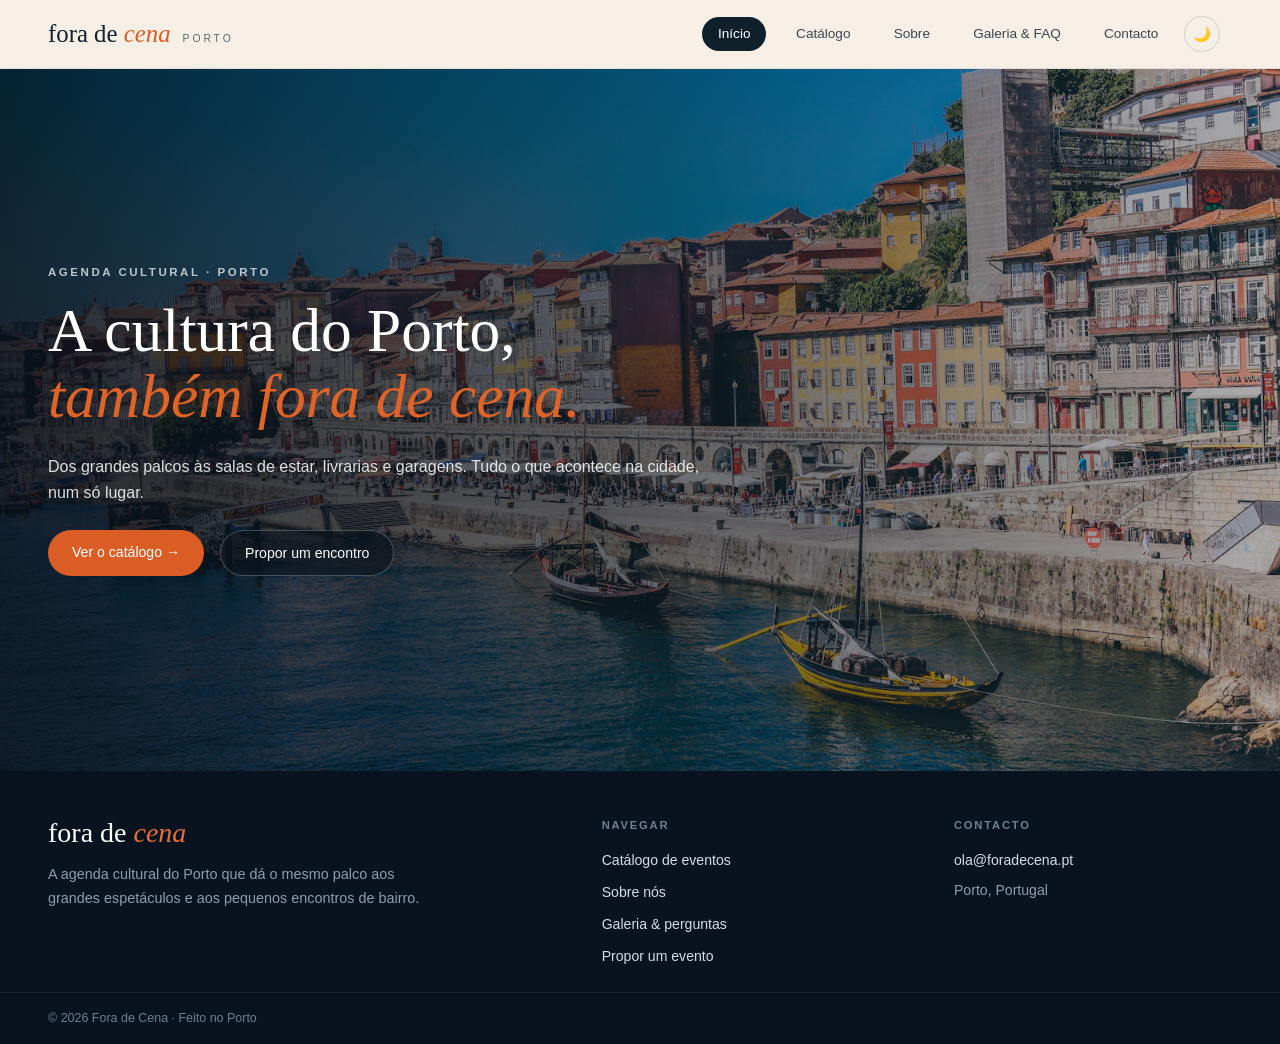
==== index.html @ fdefdf35 "Adiciona header, footer e imagens" ====
<!DOCTYPE html>
<html lang="PT-pt">
<head>
    <meta charset="UTF-8">
    <meta name="viewport" content="width=device-width, initial-scale=1.0">
    <title>Fora de Cena - Porto</title>
  <!--bootstrap-->  
  <link href="https://cdn.jsdelivr.net/npm/bootstrap@5.3.3/dist/css/bootstrap.min.css" rel="stylesheet">
  <!--CSS-->
  <link rel="stylesheet" href="css/style.css">
</head>

<body class="d-flex flex-column min-vh-100">

    <!-- header + menu sanduíche -->
  <header class="navbar navbar-expand-lg border-bottom py-3 sticky-top site-header">
    <div class="container-fluid px-3 px-md-4 px-lg-5">

      <!-- LOGO -->
    <a href="index.html" class="navbar-brand logo-marca d-inline-flex align-items-baseline gap-2 m-0">
    <span>fora de <span class="logo-cena">cena</span></span>
    <span class="logo-sub ms-1">PORTO</span>
    </a>

      <!-- sanduíche mobile -->
      <button class="navbar-toggler border-0 shadow-none" type="button" data-bs-toggle="collapse" data-bs-target="#menuSanduiche"
              aria-controls="menuSanduiche" aria-expanded="false" aria-label="Abrir menu">
        <span class="navbar-toggler-icon"></span>
      </button>

      <!-- links de navegação + botão dark mode -->
      <div class="collapse navbar-collapse justify-content-end" id="menuSanduiche">
        <ul class="navbar-nav list-unstyled align-items-lg-center gap-2 gap-lg-3 pt-3 pt-lg-0 mb-0">
        <li class="nav-item">
            <a class="nav-link nav-custom nav-pill active text-nowrap" href="index.html">Início</a>
        </li>
        <li class="nav-item">
            <a class="nav-link nav-custom text-nowrap" href="catalogue.html">Catálogo</a>
        </li>
        <li class="nav-item">
            <a class="nav-link nav-custom text-nowrap" href="about.html">Sobre</a>
        </li>
        <li class="nav-item">
            <a class="nav-link nav-custom text-nowrap" href="gallery-faq.html">Galeria &amp; FAQ</a>
        </li>
        <li class="nav-item">
            <a class="nav-link nav-custom text-nowrap" href="contact.html">Contacto</a>
        </li>
        <!--botão dark mode-->
        <li class="nav-item ms-lg-2 mt-2 mt-lg-0">
            <button id="toggleTheme" type="button" class="btn-theme-circle" aria-label="Alternar tema">
            🌙
            </button>
        </li>
        </ul>
      </div>

    </div>
  </header>

  <!-- conteudo inicial (hero) -->
  <main id="inicio" class="flex-grow-1">
    <section class="hero-section d-flex align-items-center">
      <div class="container-fluid px-3 px-md-4 px-lg-5 py-5">
        <div class="hero-content" style="max-width: 680px;">
          <p class="hero-kicker mb-3">AGENDA CULTURAL · PORTO</p>
          <h1 class="hero-title mb-4">
            A cultura do Porto,<br>
            <span class="hero-title-accent">também fora de cena.</span>
          </h1>
          <p class="hero-subtitle mb-4">
            Dos grandes palcos às salas de estar, livrarias e garagens. Tudo o que acontece na cidade, num só lugar.
          </p>
          <div class="d-flex flex-wrap gap-3">
            <a href="#catalogo" class="btn btn-cta-orange">Ver o catálogo &rarr;</a>
            <a href="#propor" class="btn btn-cta-outline">Propor um encontro</a>
          </div>
        </div>
      </div>
    </section>
  </main>

  <!-- footer -->
  <footer class="site-footer mt-auto">
    <div class="container-fluid px-3 px-md-4 px-lg-5 pt-5 pb-4">
      <div class="row gy-4 justify-content-between">

        <!-- Coluna 1: Marca e descrição -->
        <div class="col-12 col-lg-5">
          <div class="logo-marca footer-logo d-inline-flex align-items-baseline gap-2 mb-3">
            <span>fora de <span class="logo-cena">cena</span></span>
          </div>
          <p class="footer-desc mb-0" style="max-width: 380px;">
            A agenda cultural do Porto que dá o mesmo palco aos grandes espetáculos e aos pequenos encontros de bairro.
          </p>
        </div>

        <!-- Coluna 2: Navegar -->
        <div class="col-6 col-md-4 col-lg-3">
        <h6 class="footer-heading mb-3">NAVEGAR</h6>
        <ul class="list-unstyled d-flex flex-column gap-2 mb-0">
        <li><a href="catalogo.html" class="footer-link">Catálogo de eventos</a></li>
        <li><a href="sobre.html" class="footer-link">Sobre nós</a></li>
        <li><a href="galeria-faq.html" class="footer-link">Galeria &amp; perguntas</a></li>
        <li><a href="propor.html" class="footer-link">Propor um evento</a></li>
        </ul>
        </div>

        <!-- Coluna 3: Contacto -->
        <div class="col-6 col-md-4 col-lg-3">
          <h6 class="footer-heading mb-3">CONTACTO</h6>
          <ul class="list-unstyled d-flex flex-column gap-2 mb-0">
            <li><a href="mailto:ola@foradecena.pt" class="footer-link">ola@foradecena.pt</a></li>
            <li class="footer-text-muted">Porto, Portugal</li>
          </ul>
        </div>

      </div>
    </div>

    <!-- Barra inferior do footer -->
    <div class="footer-bottom">
      <div class="container-fluid px-3 px-md-4 px-lg-5 py-3">
        <p class="footer-copy mb-0">&copy; 2026 Fora de Cena &middot; Feito no Porto</p>
      </div>
    </div>
  </footer>

 
  <script src="https://cdn.jsdelivr.net/npm/bootstrap@5.3.3/dist/js/bootstrap.bundle.min.js"></script>

  <!-- Script do Dark / Light Mode -->
  <script>
    const htmlEl = document.documentElement;
    const btn = document.getElementById('toggleTheme');

    const savedTheme = localStorage.getItem('theme') || 'light';
    htmlEl.setAttribute('data-bs-theme', savedTheme);
    btn.textContent = savedTheme === 'dark' ? '☀️' : '🌙';

    btn.addEventListener('click', () => {
      const currentTheme = htmlEl.getAttribute('data-bs-theme');
      const nextTheme = currentTheme === 'dark' ? 'light' : 'dark';
      htmlEl.setAttribute('data-bs-theme', nextTheme);
      localStorage.setItem('theme', nextTheme);
      btn.textContent = nextTheme === 'dark' ? '☀️' : '🌙';
    });
  </script>

</body>
</html>
---- css/style.css ----
/*Início (index.html)*/
body {
  font-family: 'Montserrat', sans-serif;
  background-color: #f6efe6;
  color: #11202c;
  transition: background-color 0.25s ease, color 0.25s ease;
}

.logo-marca {
  font-family: 'Playfair Display', Georgia, serif;
  font-size: 1.55rem;
  font-weight: 500;
  line-height: 1;
  color: #11202c;
  text-decoration: none;
}

.logo-cena {
  font-style: italic;
  color: #d95d24;
  font-weight: 500;
}

.logo-sub {
  font-family: 'Montserrat', sans-serif;
  font-size: 0.65rem;
  font-weight: 500;
  letter-spacing: 0.28em;
  text-transform: uppercase;
  color: #5a6772;
}

/* header */
.site-header {
  background-color: #f6efe6;
  border-color: rgba(17, 32, 44, 0.08) !important;
}

.navbar-nav,
.navbar-nav .nav-item {
  list-style: none;
}

.nav-custom {
  color: #3a4650;
  font-size: 0.85rem;
  font-weight: 500;
  padding: 0.45rem 0.85rem !important;
  border-radius: 999px;
  white-space: nowrap;
  transition: color 0.2s ease, background-color 0.2s ease;
}

.nav-custom:hover {
  color: #d95d24;
}

.nav-pill.active,
.nav-custom.active {
  background-color: #10202b !important;
  color: #ffffff !important;
  border-radius: 999px;
  padding: 0.45rem 1rem !important;
}

/* Botão Dark Mode circular */
.btn-theme-circle {
  width: 36px;
  height: 36px;
  border-radius: 50%;
  border: 1px solid rgba(17, 32, 44, 0.16);
  background-color: transparent;
  color: #11202c;
  display: inline-flex;
  align-items: center;
  justify-content: center;
  font-size: 0.9rem;
  line-height: 1;
  padding: 0;
  cursor: pointer;
  transition: background-color 0.2s ease, border-color 0.2s ease, transform 0.15s ease;
}

.btn-theme-circle:hover {
  background-color: rgba(17, 32, 44, 0.06);
  border-color: rgba(17, 32, 44, 0.3);
}

@media (min-width: 992px) {
  .btn-theme-circle {
    transform: translateX(-12px);
  }

  .btn-theme-circle:active {
    transform: translateX(-12px) scale(0.96);
  }
}

/* hero/img */
.hero-section {
  min-height: 78vh;
  position: relative;
  color: #ffffff;
  /* Se o style.css estiver dentro de uma pasta 'css/', altere para url('../img/porto.inicio.avif') */
  background:
    linear-gradient(
      90deg,
      rgba(6, 12, 20, 0.86) 0%,
      rgba(6, 12, 20, 0.56) 52%,
      rgba(6, 12, 20, 0.25) 100%
    ),
    url('/img/porto.inicio.avif') center center / cover no-repeat;
}

.hero-kicker {
  font-size: 0.72rem;
  font-weight: 600;
  letter-spacing: 0.22em;
  text-transform: uppercase;
  color: rgba(255, 255, 255, 0.72);
}

.hero-title {
  font-family: 'Playfair Display', Georgia, serif;
  font-size: clamp(2.4rem, 4.8vw, 4rem);
  font-weight: 500;
  line-height: 1.08;
  color: #ffffff;
}

.hero-title-accent {
  font-style: italic;
  color: #e06328;
}

.hero-subtitle {
  font-size: 1rem;
  line-height: 1.65;
  color: rgba(255, 255, 255, 0.85) !important;
}

.btn-cta-orange {
  background-color: #d95d24;
  color: #ffffff !important;
  border: none;
  border-radius: 999px;
  padding: 0.72rem 1.5rem;
  font-size: 0.88rem;
  font-weight: 500;
  text-decoration: none;
}

.btn-cta-orange:hover {
  background-color: #c24f1a;
  color: #ffffff !important;
}

.btn-cta-outline {
  background-color: rgba(12, 20, 30, 0.65);
  color: #ffffff !important;
  border: 1px solid rgba(255, 255, 255, 0.24);
  border-radius: 999px;
  padding: 0.72rem 1.5rem;
  font-size: 0.88rem;
  font-weight: 500;
  text-decoration: none;
}

.btn-cta-outline:hover {
  background-color: rgba(255, 255, 255, 0.12);
  color: #ffffff !important;
  border-color: rgba(255, 255, 255, 0.45);
}

/* Botão Dark Mode circular */
.btn-theme-circle {
  width: 36px;
  height: 36px;
  border-radius: 50%;
  border: 1px solid rgba(17, 32, 44, 0.16);
  background-color: transparent;
  color: #11202c;
  display: inline-flex;
  align-items: center;
  justify-content: center;
  font-size: 0.9rem;
  line-height: 1;
  padding: 0;
  cursor: pointer;
  transition: background-color 0.2s ease, border-color 0.2s ease, transform 0.15s ease;
}

.btn-theme-circle:hover {
  background-color: rgba(17, 32, 44, 0.06);
  border-color: rgba(17, 32, 44, 0.3);
}

@media (min-width: 992px) {
  .btn-theme-circle {
    transform: translateX(-12px);
  }

  .btn-theme-circle:active {
    transform: translateX(-12px) scale(0.96);
  }
}


/* DARK MODE */
[data-bs-theme="dark"] body {
  background-color: #0b131e;
  color: #f3efe8;
}

[data-bs-theme="dark"] .site-header {
  background-color: #0b131e;
  border-color: rgba(255, 255, 255, 0.08) !important;
}

[data-bs-theme="dark"] .logo-marca {
  color: #f3efe8;
}

[data-bs-theme="dark"] .logo-cena {
  color: #e86f38;
}

[data-bs-theme="dark"] .logo-sub {
  color: #9aa8b6;
}

[data-bs-theme="dark"] .nav-custom {
  color: #c5d0da;
}

[data-bs-theme="dark"] .nav-custom:hover {
  color: #e86f38;
}

[data-bs-theme="dark"] .nav-pill.active,
[data-bs-theme="dark"] .nav-custom.active {
  background-color: #e86f38 !important;
  color: #ffffff !important;
}

[data-bs-theme="dark"] .btn-theme-circle {
  border-color: rgba(255, 255, 255, 0.18);
  color: #f3efe8;
}

[data-bs-theme="dark"] .btn-theme-circle:hover {
  background-color: rgba(255, 255, 255, 0.08);
  border-color: rgba(255, 255, 255, 0.35);
}

/*  FOOTER */
footer.site-footer,
footer.site-footer[data-bs-theme],
[data-bs-theme="dark"] footer.site-footer,
[data-bs-theme="light"] footer.site-footer {
  background-color: #091320 !important;
  color: #e6ecf2 !important;
}

footer.site-footer .logo-marca,
footer.site-footer .footer-logo {
  color: #ffffff !important;
  font-size: 1.75rem;
}

footer.site-footer .logo-cena {
  color: #e86f38 !important;
}

footer.site-footer .footer-desc {
  color: #8f9ead !important;
  font-size: 0.9rem;
  line-height: 1.65;
}

footer.site-footer .footer-heading {
  color: #6f8091 !important;
  font-size: 0.7rem;
  font-weight: 600;
  letter-spacing: 0.16em;
  text-transform: uppercase;
}

footer.site-footer a,
footer.site-footer .footer-link {
  color: #d5dde5 !important;
  text-decoration: none !important;
  font-size: 0.88rem;
  transition: color 0.2s ease;
}

footer.site-footer a:hover,
footer.site-footer .footer-link:hover {
  color: #e86f38 !important;
  text-decoration: none !important;
}

footer.site-footer .footer-text-muted {
  color: #8f9ead !important;
  font-size: 0.88rem;
}

footer.site-footer .footer-bottom {
  border-top: 1px solid rgba(255, 255, 255, 0.08) !important;
}

footer.site-footer .footer-copy {
  color: #6f8091 !important;
  font-size: 0.78rem;
}
/* Pílula escura no item ativo (tema claro) */
.navbar-nav .nav-link.nav-pill.active,
.navbar-nav .nav-link.nav-custom.active {
  background-color: #10202b !important;
  color: #ffffff !important;
  border-radius: 999px;
  padding: 0.45rem 1rem !important;
}

/* Ajuste quando o Dark Mode estiver ativo */
[data-bs-theme="dark"] .navbar-nav .nav-link.nav-pill.active,
[data-bs-theme="dark"] .navbar-nav .nav-link.nav-custom.active {
  background-color: #e86f38 !important;
  color: #ffffff !important;
}
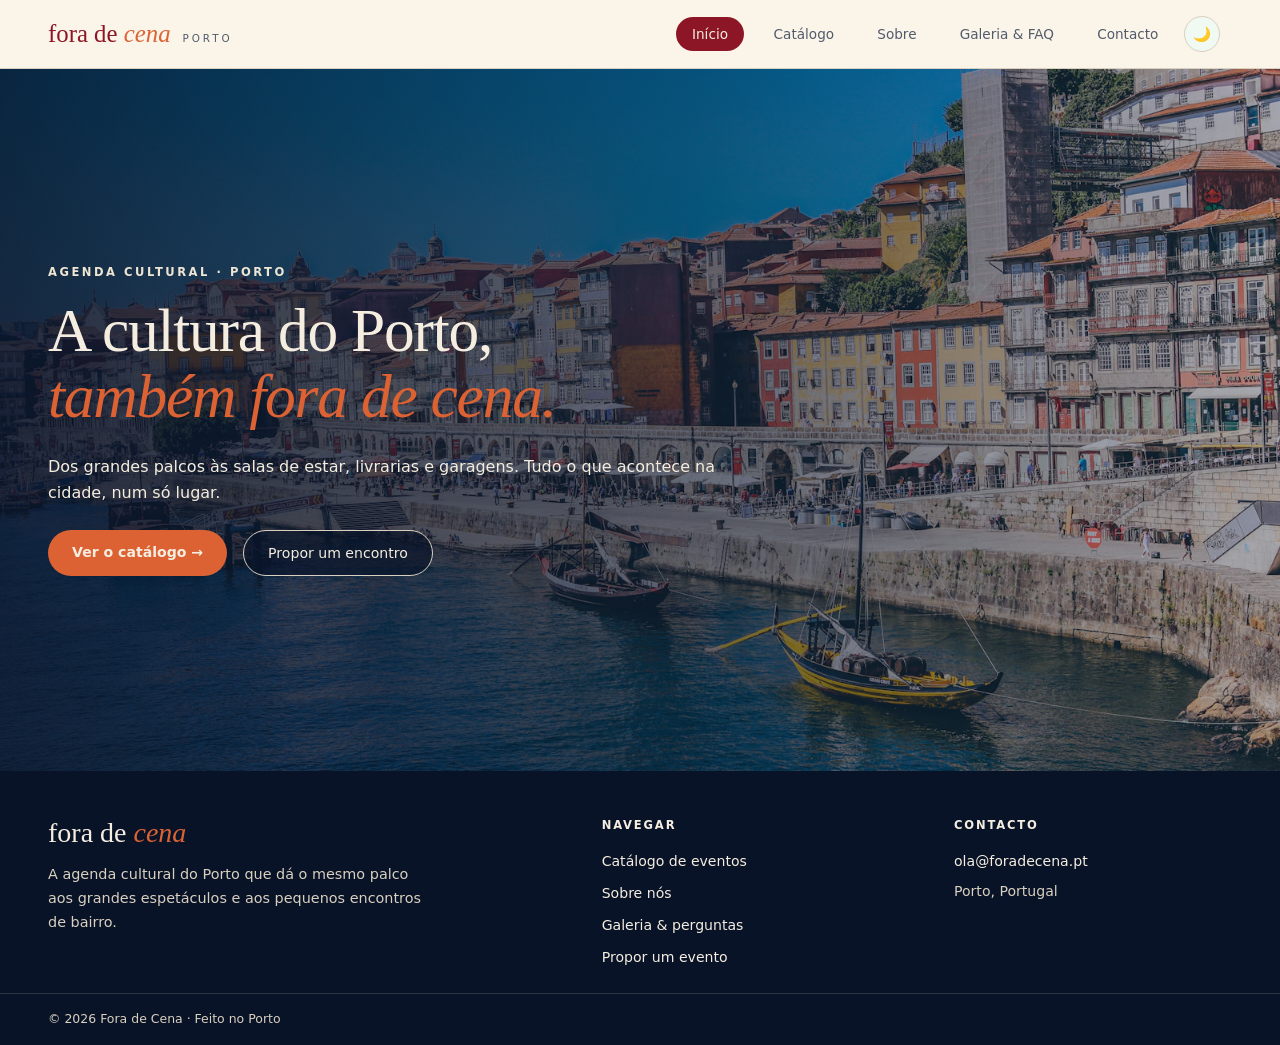
==== commit ab7ef307: "Atualiza os ficheiros e o CSS global" ====
--- a/index.html
+++ b/index.html
@@ -6,8 +6,10 @@
     <title>Fora de Cena - Porto</title>
   <!--bootstrap-->  
   <link href="https://cdn.jsdelivr.net/npm/bootstrap@5.3.3/dist/css/bootstrap.min.css" rel="stylesheet">
-  <!--CSS-->
+  <!--CSS geral (header e footer)-->
   <link rel="stylesheet" href="css/style.css">
+  <!--CSS da sua página-->
+  <link rel="stylesheet" href="css/index.css">
 </head>
 
 <body class="d-flex flex-column min-vh-100">
--- a/css/style.css
+++ b/css/style.css
@@ -1,330 +1,231 @@
-/*Início (index.html)*/
+/* VARIÁVEIS DO GUIA DE ESTILO */
+:root {
+ --papel: #FAF4E9; /*fundo geral de todas as páginas*/
+ --cartao: #F0FAF3; /*fundo de cartões de eventos, formulários e calendário*/
+ --areia: #EFE5D3; /*é um tom de apoio claro, útil para fundos secundários suaves*/
+ --linha: #D9D0BF; /*define a cor de vivisórias, bordas de campos e tabelas*/
+ --tinta: #8D1626; /*texto principal e botões ativos*/
+ --texto-suave: #525B6C; /*cor de legendas, datas e rótulos secundários*/
+ --noite: #091328; /*rodapé, faixas escuras de texto sobre o fundo claro*/
+ --texto-claro: #F5EEE0;
+ --azulejo: #1C47A6; /*cor de destaque princiapl de badges e links*/
+ --terracota: #DC6234; /*botões principal 'Fora de Cena', itálicos e destaques*/
+ --verde: #14764A; /*etiqueta/badge de evento 'Gratuito'*/
+ --erro: #D02C2A; /*mensagens ou estados de erros*/
+ --font-titulos: "Fraunces", Georgia, serif; /*família tipográfica definida para cabeçalhos*/
+ --font-texto: "Archivo", system-ui, sans-serif; /*parágrafos, botões e formulários*/
+ --raio: 16px;
+ --sombra: 0 18px 40px -28px rgba(9, 19, 40, 0.55);
+}
+
+/*  TIPOGRAFIA & BASE GLOBAL*/
 body {
-  font-family: 'Montserrat', sans-serif;
-  background-color: #f6efe6;
-  color: #11202c;
-  transition: background-color 0.25s ease, color 0.25s ease;
+ font-family: var(--font-texto);
+ background-color: var(--papel);
+ color: var(--tinta);
+ transition: background-color 0.25s ease, color 0.25s ease;
+}
+
+h1, h2, h3 {
+ font-family: var(--font-titulos);
+ letter-spacing: -0.02em;
+}
+
+/*  HEADER & NAVEGAÇÃO GLOBAL */
+.site-header {
+ background-color: var(--papel);
+ border-color: var(--linha) !important;
 }
 
 .logo-marca {
-  font-family: 'Playfair Display', Georgia, serif;
-  font-size: 1.55rem;
-  font-weight: 500;
-  line-height: 1;
-  color: #11202c;
-  text-decoration: none;
+ font-family: var(--font-titulos);
+ font-size: 1.55rem;
+ font-weight: 500;
+ line-height: 1;
+ color: var(--tinta);
+ text-decoration: none;
 }
 
 .logo-cena {
-  font-style: italic;
-  color: #d95d24;
-  font-weight: 500;
+ font-style: italic;
+ color: var(--terracota);
+ font-weight: 500;
 }
 
 .logo-sub {
-  font-family: 'Montserrat', sans-serif;
-  font-size: 0.65rem;
-  font-weight: 500;
-  letter-spacing: 0.28em;
-  text-transform: uppercase;
-  color: #5a6772;
-}
-
-/* header */
-.site-header {
-  background-color: #f6efe6;
-  border-color: rgba(17, 32, 44, 0.08) !important;
+ font-family: var(--font-texto);
+ font-size: 0.65rem;
+ font-weight: 500;
+ letter-spacing: 0.28em;
+ text-transform: uppercase;
+ color: var(--texto-suave);
 }
 
 .navbar-nav,
 .navbar-nav .nav-item {
-  list-style: none;
+ list-style: none;
 }
 
 .nav-custom {
-  color: #3a4650;
-  font-size: 0.85rem;
-  font-weight: 500;
-  padding: 0.45rem 0.85rem !important;
-  border-radius: 999px;
-  white-space: nowrap;
-  transition: color 0.2s ease, background-color 0.2s ease;
+ color: var(--texto-suave);
+ font-size: 0.85rem;
+ font-weight: 500;
+ padding: 0.45rem 0.85rem !important;
+ border-radius: 999px;
+ white-space: nowrap;
+ transition: color 0.2s ease, background-color 0.2s ease;
 }
 
 .nav-custom:hover {
-  color: #d95d24;
+ color: var(--azulejo);
 }
 
 .nav-pill.active,
 .nav-custom.active {
-  background-color: #10202b !important;
-  color: #ffffff !important;
-  border-radius: 999px;
-  padding: 0.45rem 1rem !important;
-}
-
-/* Botão Dark Mode circular */
+ background-color: var(--tinta) !important;
+ color: var(--texto-claro) !important;
+ border-radius: 999px;
+ padding: 0.45rem 1rem !important;
+}
+
+/* Botão alternador de tema */
 .btn-theme-circle {
-  width: 36px;
-  height: 36px;
-  border-radius: 50%;
-  border: 1px solid rgba(17, 32, 44, 0.16);
-  background-color: transparent;
-  color: #11202c;
-  display: inline-flex;
-  align-items: center;
-  justify-content: center;
-  font-size: 0.9rem;
-  line-height: 1;
-  padding: 0;
-  cursor: pointer;
-  transition: background-color 0.2s ease, border-color 0.2s ease, transform 0.15s ease;
+ width: 36px;
+ height: 36px;
+ border-radius: 999px;
+ border: 1px solid var(--linha);
+ background-color: var(--cartao);
+ color: var(--tinta);
+ display: inline-flex;
+ align-items: center;
+ justify-content: center;
+ font-size: 0.9rem;
+ line-height: 1;
+ padding: 0;
+ cursor: pointer;
+ transition: background-color 0.2s ease, border-color 0.2s ease, transform 0.15s ease;
 }
 
 .btn-theme-circle:hover {
-  background-color: rgba(17, 32, 44, 0.06);
-  border-color: rgba(17, 32, 44, 0.3);
-}
-
+ background-color: var(--areia);
+ border-color: var(--tinta);
+}
 @media (min-width: 992px) {
-  .btn-theme-circle {
-    transform: translateX(-12px);
-  }
-
-  .btn-theme-circle:active {
-    transform: translateX(-12px) scale(0.96);
-  }
-}
-
-/* hero/img */
-.hero-section {
-  min-height: 78vh;
-  position: relative;
-  color: #ffffff;
-  /* Se o style.css estiver dentro de uma pasta 'css/', altere para url('../img/porto.inicio.avif') */
-  background:
-    linear-gradient(
-      90deg,
-      rgba(6, 12, 20, 0.86) 0%,
-      rgba(6, 12, 20, 0.56) 52%,
-      rgba(6, 12, 20, 0.25) 100%
-    ),
-    url('/img/porto.inicio.avif') center center / cover no-repeat;
-}
-
-.hero-kicker {
-  font-size: 0.72rem;
-  font-weight: 600;
-  letter-spacing: 0.22em;
-  text-transform: uppercase;
-  color: rgba(255, 255, 255, 0.72);
-}
-
-.hero-title {
-  font-family: 'Playfair Display', Georgia, serif;
-  font-size: clamp(2.4rem, 4.8vw, 4rem);
-  font-weight: 500;
-  line-height: 1.08;
-  color: #ffffff;
-}
-
-.hero-title-accent {
-  font-style: italic;
-  color: #e06328;
-}
-
-.hero-subtitle {
-  font-size: 1rem;
-  line-height: 1.65;
-  color: rgba(255, 255, 255, 0.85) !important;
-}
-
-.btn-cta-orange {
-  background-color: #d95d24;
-  color: #ffffff !important;
-  border: none;
-  border-radius: 999px;
-  padding: 0.72rem 1.5rem;
-  font-size: 0.88rem;
-  font-weight: 500;
-  text-decoration: none;
-}
-
-.btn-cta-orange:hover {
-  background-color: #c24f1a;
-  color: #ffffff !important;
-}
-
-.btn-cta-outline {
-  background-color: rgba(12, 20, 30, 0.65);
-  color: #ffffff !important;
-  border: 1px solid rgba(255, 255, 255, 0.24);
-  border-radius: 999px;
-  padding: 0.72rem 1.5rem;
-  font-size: 0.88rem;
-  font-weight: 500;
-  text-decoration: none;
-}
-
-.btn-cta-outline:hover {
-  background-color: rgba(255, 255, 255, 0.12);
-  color: #ffffff !important;
-  border-color: rgba(255, 255, 255, 0.45);
-}
-
-/* Botão Dark Mode circular */
-.btn-theme-circle {
-  width: 36px;
-  height: 36px;
-  border-radius: 50%;
-  border: 1px solid rgba(17, 32, 44, 0.16);
-  background-color: transparent;
-  color: #11202c;
-  display: inline-flex;
-  align-items: center;
-  justify-content: center;
-  font-size: 0.9rem;
-  line-height: 1;
-  padding: 0;
-  cursor: pointer;
-  transition: background-color 0.2s ease, border-color 0.2s ease, transform 0.15s ease;
-}
-
-.btn-theme-circle:hover {
-  background-color: rgba(17, 32, 44, 0.06);
-  border-color: rgba(17, 32, 44, 0.3);
-}
-
-@media (min-width: 992px) {
-  .btn-theme-circle {
-    transform: translateX(-12px);
-  }
-
-  .btn-theme-circle:active {
-    transform: translateX(-12px) scale(0.96);
-  }
-}
-
+ .btn-theme-circle {
+   transform: translateX(-12px);
+ }
+ .btn-theme-circle:active {
+   transform: translateX(-12px) scale(0.96);
+ }
+}
 
 /* DARK MODE */
 [data-bs-theme="dark"] body {
-  background-color: #0b131e;
-  color: #f3efe8;
+ background-color: var(--noite);
+ color: var(--texto-claro);
 }
 
 [data-bs-theme="dark"] .site-header {
-  background-color: #0b131e;
-  border-color: rgba(255, 255, 255, 0.08) !important;
+ background-color: var(--noite);
+ border-color: rgba(245, 238, 224, 0.12) !important;
 }
 
 [data-bs-theme="dark"] .logo-marca {
-  color: #f3efe8;
+ color: var(--texto-claro);
 }
 
 [data-bs-theme="dark"] .logo-cena {
-  color: #e86f38;
+ color: var(--terracota);
 }
 
 [data-bs-theme="dark"] .logo-sub {
-  color: #9aa8b6;
+ color: var(--linha);
 }
 
 [data-bs-theme="dark"] .nav-custom {
-  color: #c5d0da;
+ color: var(--texto-claro);
 }
 
 [data-bs-theme="dark"] .nav-custom:hover {
-  color: #e86f38;
+ color: var(--terracota);
 }
 
 [data-bs-theme="dark"] .nav-pill.active,
 [data-bs-theme="dark"] .nav-custom.active {
-  background-color: #e86f38 !important;
-  color: #ffffff !important;
+ background-color: var(--terracota) !important;
+ color: var(--texto-claro) !important;
 }
 
 [data-bs-theme="dark"] .btn-theme-circle {
-  border-color: rgba(255, 255, 255, 0.18);
-  color: #f3efe8;
+ border-color: rgba(245, 238, 224, 0.22);
+ background-color: transparent;
+ color: var(--texto-claro);
 }
 
 [data-bs-theme="dark"] .btn-theme-circle:hover {
-  background-color: rgba(255, 255, 255, 0.08);
-  border-color: rgba(255, 255, 255, 0.35);
-}
-
-/*  FOOTER */
+ background-color: rgba(245, 238, 224, 0.08);
+ border-color: var(--texto-claro);
+}
+
+/* FOOTER GLOBAL */
 footer.site-footer,
 footer.site-footer[data-bs-theme],
 [data-bs-theme="dark"] footer.site-footer,
 [data-bs-theme="light"] footer.site-footer {
-  background-color: #091320 !important;
-  color: #e6ecf2 !important;
+ background-color: var(--noite) !important;
+ color: var(--texto-claro) !important;
 }
 
 footer.site-footer .logo-marca,
 footer.site-footer .footer-logo {
-  color: #ffffff !important;
-  font-size: 1.75rem;
+ color: var(--texto-claro) !important;
+ font-size: 1.75rem;
 }
 
 footer.site-footer .logo-cena {
-  color: #e86f38 !important;
+ color: var(--terracota) !important;
 }
 
 footer.site-footer .footer-desc {
-  color: #8f9ead !important;
-  font-size: 0.9rem;
-  line-height: 1.65;
+ color: var(--linha) !important;
+ font-size: 0.9rem;
+ line-height: 1.65;
+ max-width: 380px;
 }
 
 footer.site-footer .footer-heading {
-  color: #6f8091 !important;
-  font-size: 0.7rem;
-  font-weight: 600;
-  letter-spacing: 0.16em;
-  text-transform: uppercase;
+ color: var(--texto-claro) !important;
+ font-family: var(--font-texto);
+ font-size: 0.72rem;
+ font-weight: 700;
+ letter-spacing: 0.16em;
+ text-transform: uppercase;
 }
 
 footer.site-footer a,
 footer.site-footer .footer-link {
-  color: #d5dde5 !important;
-  text-decoration: none !important;
-  font-size: 0.88rem;
-  transition: color 0.2s ease;
+ color: var(--texto-claro) !important;
+ text-decoration: none !important;
+ font-size: 0.88rem;
+ transition: color 0.2s ease;
 }
 
 footer.site-footer a:hover,
 footer.site-footer .footer-link:hover {
-  color: #e86f38 !important;
-  text-decoration: none !important;
+ color: var(--terracota) !important;
+ text-decoration: none !important;
 }
 
 footer.site-footer .footer-text-muted {
-  color: #8f9ead !important;
-  font-size: 0.88rem;
+ color: var(--linha) !important;
+ font-size: 0.88rem;
 }
 
 footer.site-footer .footer-bottom {
-  border-top: 1px solid rgba(255, 255, 255, 0.08) !important;
+ border-top: 1px solid rgba(245, 238, 224, 0.14) !important;
 }
 
 footer.site-footer .footer-copy {
-  color: #6f8091 !important;
-  font-size: 0.78rem;
-}
-/* Pílula escura no item ativo (tema claro) */
-.navbar-nav .nav-link.nav-pill.active,
-.navbar-nav .nav-link.nav-custom.active {
-  background-color: #10202b !important;
-  color: #ffffff !important;
-  border-radius: 999px;
-  padding: 0.45rem 1rem !important;
-}
-
-/* Ajuste quando o Dark Mode estiver ativo */
-[data-bs-theme="dark"] .navbar-nav .nav-link.nav-pill.active,
-[data-bs-theme="dark"] .navbar-nav .nav-link.nav-custom.active {
-  background-color: #e86f38 !important;
-  color: #ffffff !important;
+ color: var(--linha) !important;
+ font-size: 0.78rem;
 }
--- a/css/index.css
+++ b/css/index.css
@@ -0,0 +1,84 @@
+/* página inicial */
+.hero-section {
+  min-height: 78vh;
+  position: relative;
+  color: var(--texto-claro);
+  background:
+    linear-gradient(
+      90deg,
+      rgba(9, 19, 40, 0.88) 0%,
+      rgba(9, 19, 40, 0.58) 55%,
+      rgba(9, 19, 40, 0.28) 100%
+    ),
+    url('/img/porto.inicio.avif') center center / cover no-repeat;
+}
+
+.hero-content {
+  max-width: 680px;
+}
+
+.hero-kicker {
+  font-family: var(--font-texto);
+  font-size: 0.72rem;
+  font-weight: 700;
+  letter-spacing: 0.22em;
+  text-transform: uppercase;
+  color: var(--areia);
+}
+
+.hero-title {
+  font-family: var(--font-titulos);
+  font-size: clamp(2.4rem, 4.8vw, 4rem);
+  font-weight: 500;
+  line-height: 1.08;
+  color: var(--texto-claro);
+}
+
+.hero-title-accent {
+  font-style: italic;
+  color: var(--terracota);
+}
+
+.hero-subtitle {
+  font-family: var(--font-texto);
+  font-size: 1rem;
+  line-height: 1.65;
+  color: var(--texto-claro) !important;
+}
+
+.btn-cta-orange {
+  background-color: var(--terracota);
+  color: var(--texto-claro) !important;
+  border: none;
+  border-radius: 999px;
+  padding: 0.72rem 1.5rem;
+  font-family: var(--font-texto);
+  font-size: 0.88rem;
+  font-weight: 700;
+  text-decoration: none;
+  box-shadow: var(--sombra);
+}
+
+.btn-cta-orange:hover {
+  background-color: var(--tinta);
+  color: var(--texto-claro) !important;
+}
+
+.btn-cta-outline {
+  background-color: rgba(9, 19, 40, 0.65);
+  color: var(--texto-claro) !important;
+  border: 1px solid var(--linha);
+  border-radius: 999px;
+  padding: 0.72rem 1.5rem;
+  font-family: var(--font-texto);
+  font-size: 0.88rem;
+  font-weight: 500;
+  text-decoration: none;
+}
+
+.btn-cta-outline:hover {
+  background-color: var(--azulejo);
+  color: var(--texto-claro) !important;
+  border-color: var(--azulejo);
+}
+ 
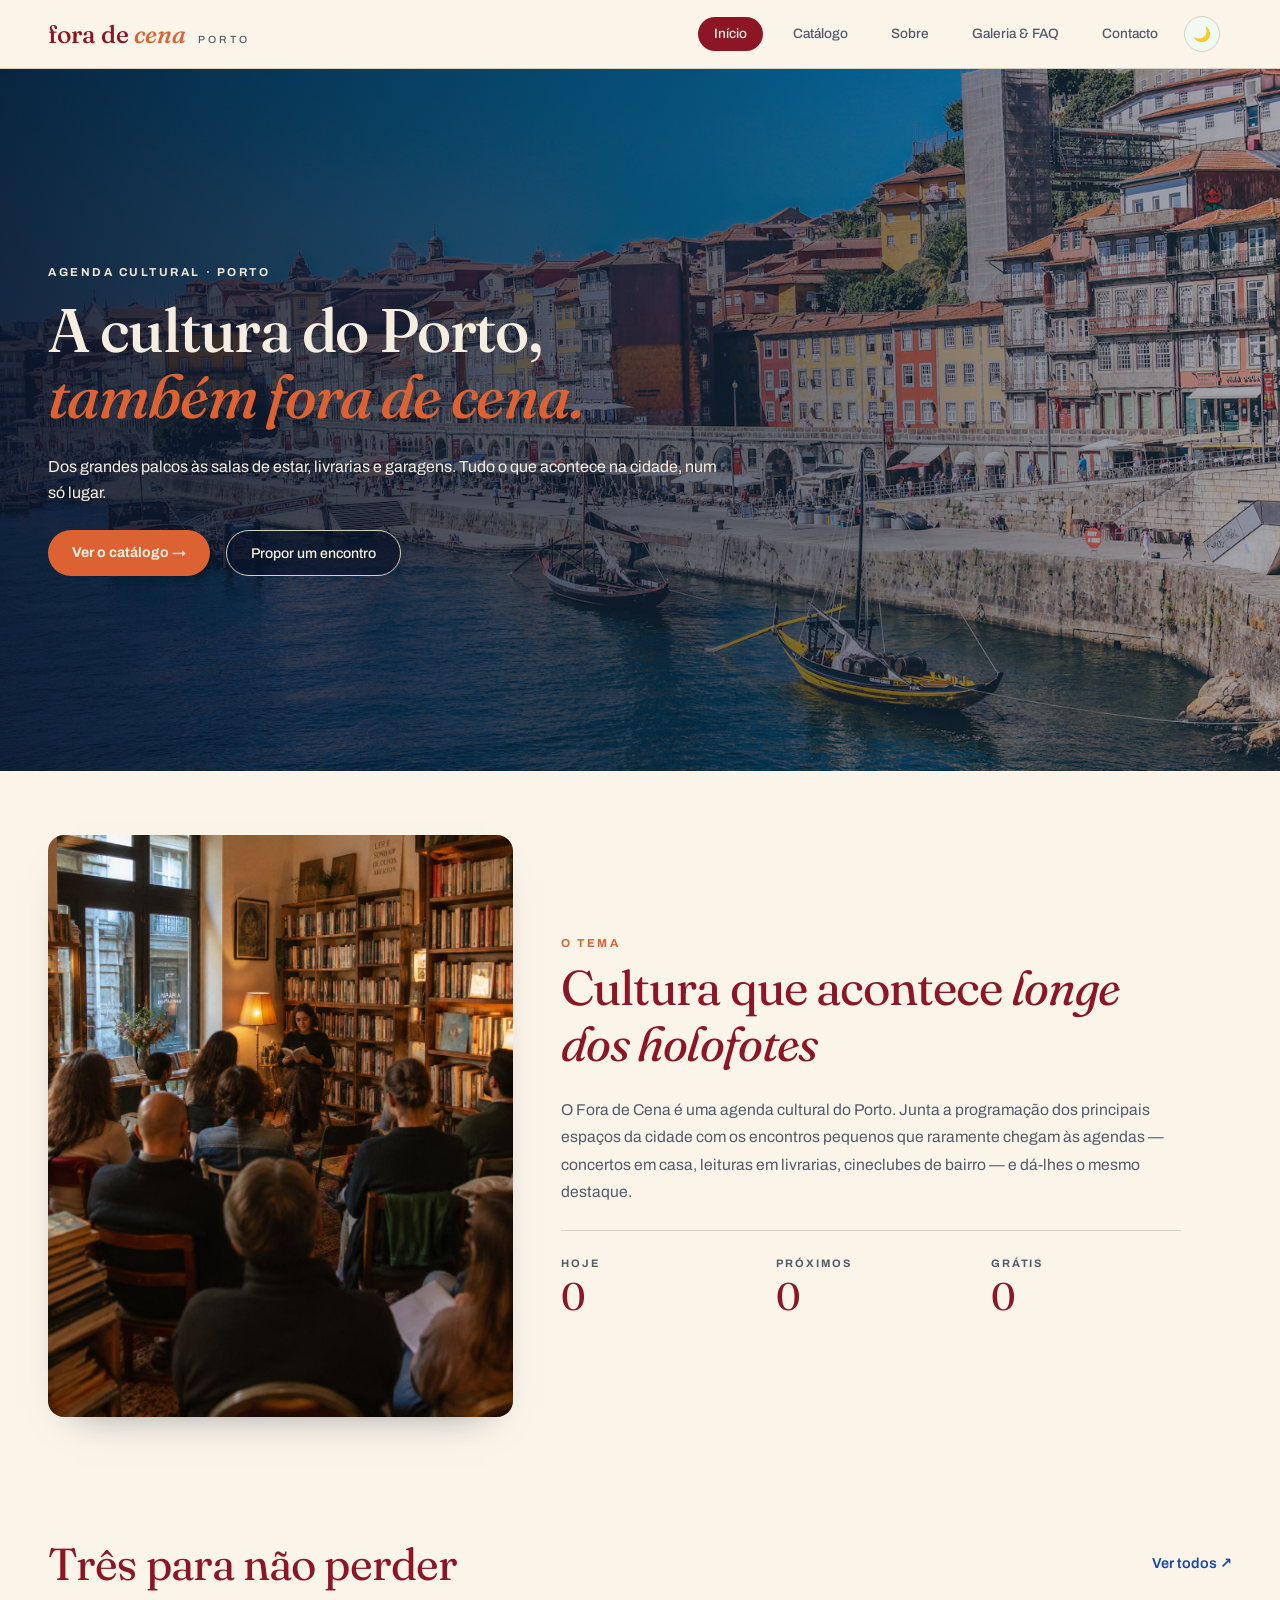
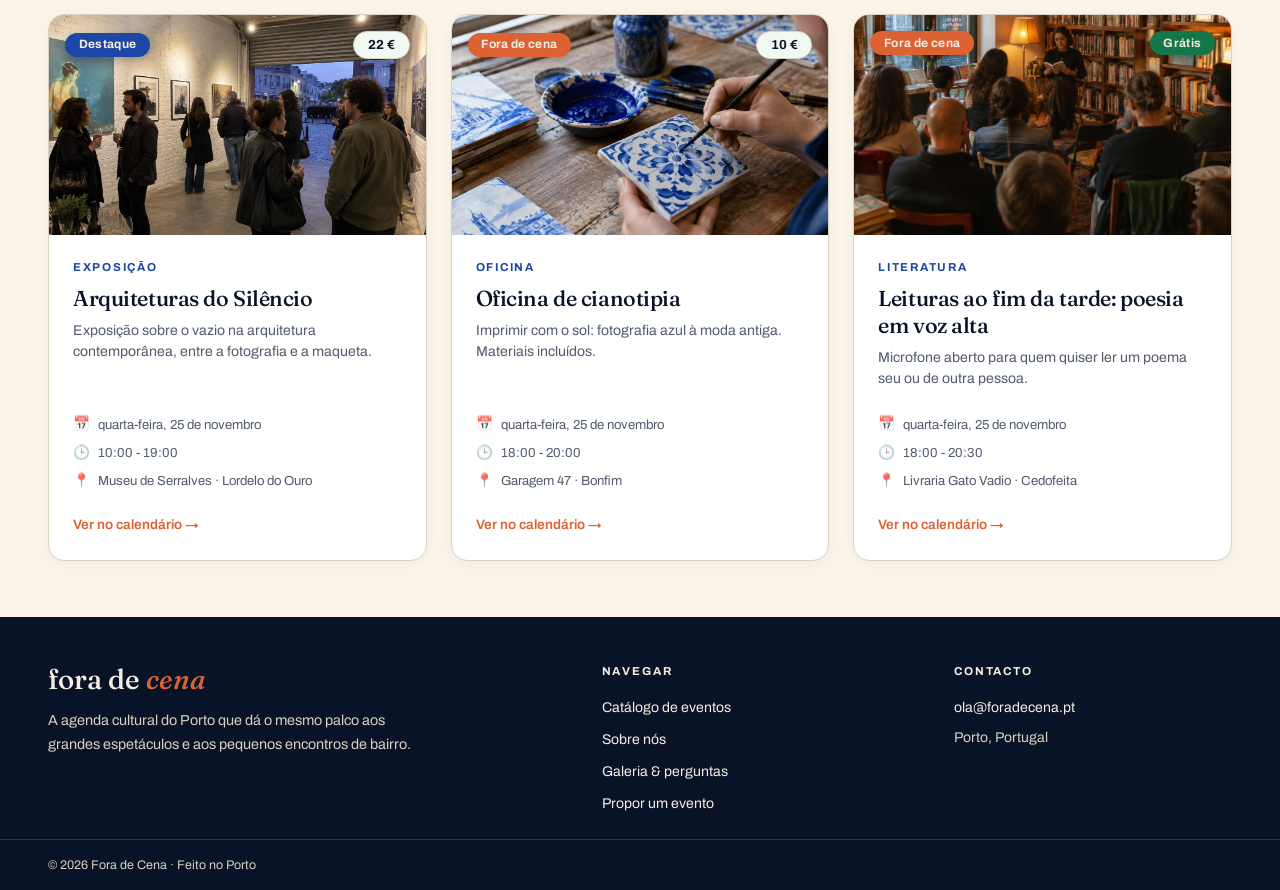
==== commit 7d04d09d: "Adiciona o texto da página inicial e os estilos CSS correspondentes" ====
--- a/index.html
+++ b/index.html
@@ -1,9 +1,13 @@
 <!DOCTYPE html>
-<html lang="PT-pt">
+<html lang="pt-PT">
 <head>
     <meta charset="UTF-8">
     <meta name="viewport" content="width=device-width, initial-scale=1.0">
     <title>Fora de Cena - Porto</title>
+    <!-- Liga o JavaScript-->
+  <script src="js/index.js" defer></script>
+    <!-- Fontes do guia de estilo: Fraunces (títulos) e Archivo (texto) -->
+  <link href="https://fonts.googleapis.com/css2?family=Archivo:wght@400;500;700&family=Fraunces:ital,wght@0,300;0,400;0,500;1,400&display=swap" rel="stylesheet">
   <!--bootstrap-->  
   <link href="https://cdn.jsdelivr.net/npm/bootstrap@5.3.3/dist/css/bootstrap.min.css" rel="stylesheet">
   <!--CSS geral (header e footer)-->
@@ -56,7 +60,6 @@
         </li>
         </ul>
       </div>
-
     </div>
   </header>
 
@@ -64,7 +67,7 @@
   <main id="inicio" class="flex-grow-1">
     <section class="hero-section d-flex align-items-center">
       <div class="container-fluid px-3 px-md-4 px-lg-5 py-5">
-        <div class="hero-content" style="max-width: 680px;">
+        <div class="hero-content">
           <p class="hero-kicker mb-3">AGENDA CULTURAL · PORTO</p>
           <h1 class="hero-title mb-4">
             A cultura do Porto,<br>
@@ -80,8 +83,185 @@
         </div>
       </div>
     </section>
-  </main>
-
+ 
+   <section class="tema-section py-5" aria-labelledby="titulo-tema">
+      <div class="container-fluid px-3 px-md-4 px-lg-5 py-3">
+        <div class="row g-4 g-lg-5 align-items-center">
+
+          <!-- Fotografia arredondada -->
+          <div class="col-12 col-lg-5">
+            <figure class="tema-media mb-0">
+              <img src="../img/leitura-livraria.inicio-catalogo.jpg" alt="Encontro cultural intimista numa livraria do Porto com público a ouvir leitura" class="tema-img img-fluid w-100">
+            </figure>
+          </div>
+
+          <!-- Texto -->
+          <div class="col-12 col-lg-7">
+            <div class="tema-content">
+              <p class="tema-kicker mb-2">O TEMA</p>
+              <h2 id="titulo-tema" class="tema-title mb-4">Cultura que acontece <span class="tema-title-accent">longe dos holofotes</span></h2>
+              <p class="tema-copy mb-4">
+                O Fora de Cena é uma agenda cultural do Porto. Junta a programação dos principais
+                espaços da cidade com os encontros pequenos que raramente chegam às agendas —
+                concertos em casa, leituras em livrarias, cineclubes de bairro — e dá-lhes o mesmo destaque.
+              </p>
+
+              <!-- JavaScript, ainda por fazer-->
+              <div class="tema-stats pt-4">
+                <div class="row g-4">
+
+                  <!-- Eventos com data igual à de hoje -->
+                  <div class="col-4">
+                    <p class="stat-label mb-1">HOJE</p>
+                    <span id="statHoje" class="stat-number">0</span>
+                  </div>
+
+                  <!-- Eventos futuros (data posterior a hoje) -->
+                  <div class="col-4">
+                    <p class="stat-label mb-1">PRÓXIMOS</p>
+                    <span id="statProximos" class="stat-number">0</span>
+                  </div>
+
+                  <!-- Eventos gratuitos -->
+                  <div class="col-4">
+                    <p class="stat-label mb-1">GRÁTIS</p>
+                    <span id="statGratis" class="stat-number">0</span>
+                  </div>
+
+                </div>
+              </div>
+
+            </div>
+          </div>
+
+        </div>
+      </div>
+    </section>
+
+    <section class="events-section py-5" aria-labelledby="titulo-tres-para-nao-perder">
+      <div class="container-fluid px-3 px-md-4 px-lg-5 py-2">
+
+        <!--cabeçalho da secção-->
+        <div class="mb-4 align-items-center d-flex justify-content-between">
+          <h2 id="titulo-tres-para-nao-perder" class="mb-0 section-title mb-0">Três para não perder</h2>
+          <a href="catalogue.html" class="see-all-link">Ver todos &nearr;</a>
+        </div>
+
+        <!-- Cartões responsivos  -->
+        <div class="row g-4">
+          
+          <!-- CARTÃO 1: Arquiteturas do Silêncio -->
+           <div class="col-md-6 col-12 col-lg-4">
+            <article class="h-100 card event-card">
+              <!-- Imagens Flutuantes -->
+               <div class="card-img-wrapper position-relative">
+                <img src="img/exposicao-garagem.galeria.jpg" alt="Exposição Arquiteturas do Silêncio" class="card-img-top">
+               <div class="card-badges position-absolute top-0 start-0 w-100 p-3 d-flex justify-content-between align-items-center">
+                  <span class="badge-custom badge-destaque">Destaque</span>
+                  <span class="price-badge">22 €</span>
+                </div>
+               </div>
+
+               <!-- Conteúdo do Cartão -->
+              <div class="card-body d-flex flex-column p-4">
+                <p class="event-category mb-2">EXPOSIÇÃO</p>
+                <h3 class="event-title mb-2">Arquiteturas do Silêncio</h3>
+                <p class="event-desc mb-4">Exposição sobre o vazio na arquitetura contemporânea, entre a fotografia e a maqueta.</p>
+
+                <!-- Dados fixos/dinâmicos -->
+                <div class="event-meta mt-auto d-flex flex-column gap-2 mb-4">
+                  <div class="meta-item d-flex align-items-center gap-2">
+                    <span class="meta-icon" aria-hidden="true">📅</span>
+                    <span>quarta-feira, 25 de novembro</span>
+                  </div>
+                  <div class="meta-item d-flex align-items-center gap-2">
+                    <span class="meta-icon" aria-hidden="true">🕒</span>
+                    <span>10:00 - 19:00</span>
+                  </div>
+                  <div class="meta-item d-flex align-items-center gap-2">
+                    <span class="meta-icon" aria-hidden="true">📍</span>
+                    <span>Museu de Serralves · Lordelo do Ouro</span>
+                  </div>
+                </div>
+                <a href="catalogue.html" class="event-link">Ver no calendário &rarr;</a>
+              </div>
+            </article>
+          </div>
+
+          <!-- CARTÃO 2: Oficina de cianotipia -->
+          <div class="col-12 col-md-6 col-lg-4">
+            <article class="card event-card h-100">
+              <div class="card-img-wrapper position-relative">
+                <img src="img/oficina-azulejo.galeria-inicio.jpg" alt="Oficina de cianotipia" class="card-img-top">
+                <div class="card-badges position-absolute top-0 start-0 w-100 p-3 d-flex justify-content-between align-items-center">
+                  <span class="badge-custom badge-fora">Fora de cena</span>
+                  <span class="price-badge">10 €</span>
+                </div>
+              </div>
+
+              <div class="card-body d-flex flex-column p-4">
+                <p class="event-category mb-2">OFICINA</p>
+                <h3 class="event-title mb-2">Oficina de cianotipia</h3>
+                <p class="event-desc mb-4">Imprimir com o sol: fotografia azul à moda antiga. Materiais incluídos.</p>
+
+                <div class="event-meta mt-auto d-flex flex-column gap-2 mb-4">
+                  <div class="meta-item d-flex align-items-center gap-2">
+                    <span class="meta-icon" aria-hidden="true">📅</span>
+                    <span>quarta-feira, 25 de novembro</span>
+                  </div>
+                  <div class="meta-item d-flex align-items-center gap-2">
+                    <span class="meta-icon" aria-hidden="true">🕒</span>
+                    <span>18:00 - 20:00</span>
+                  </div>
+                  <div class="meta-item d-flex align-items-center gap-2">
+                    <span class="meta-icon" aria-hidden="true">📍</span>
+                    <span>Garagem 47 · Bonfim</span>
+                  </div>
+                </div>
+                <a href="catalogue.html" class="event-link">Ver no calendário &rarr;</a>
+              </div>
+            </article>
+          </div>
+
+          <!-- CARTÃO 3: Leituras ao fim da tarde -->
+          <div class="col-12 col-md-6 col-lg-4">
+            <article class="card event-card h-100">
+              <div class="card-img-wrapper position-relative">
+                <img src="img/leitura-livraria.inicio-catalogo.jpg" alt="Leituras ao fim da tarde" class="card-img-top">
+                <div class="card-badges position-absolute top-0 start-0 w-100 p-3 d-flex justify-content-between align-items-center">
+                <span class="badge-custom badge-fora">Fora de cena</span>
+                <span class="badge-custom badge-free">Grátis</span>
+                </div>
+              </div>
+
+              <div class="card-body d-flex flex-column p-4">
+                <p class="event-category mb-2">LITERATURA</p>
+                <h3 class="event-title mb-2">Leituras ao fim da tarde: poesia em voz alta</h3>
+                <p class="event-desc mb-4">Microfone aberto para quem quiser ler um poema seu ou de outra pessoa.</p>
+
+                <div class="event-meta mt-auto d-flex flex-column gap-2 mb-4">
+                  <div class="meta-item d-flex align-items-center gap-2">
+                    <span class="meta-icon" aria-hidden="true">📅</span>
+                    <span>quarta-feira, 25 de novembro</span>
+                  </div>
+                  <div class="meta-item d-flex align-items-center gap-2">
+                    <span class="meta-icon" aria-hidden="true">🕒</span>
+                    <span>18:00 - 20:30</span>
+                  </div>
+                  <div class="meta-item d-flex align-items-center gap-2">
+                    <span class="meta-icon" aria-hidden="true">📍</span>
+                    <span>Livraria Gato Vadio · Cedofeita</span>
+                  </div>
+                </div>
+                <a href="catalogue.html" class="event-link">Ver no calendário &rarr;</a>
+            </article>
+           </div>
+        </div>
+
+      </div>
+    </section>
+     </main>
+      
   <!-- footer -->
   <footer class="site-footer mt-auto">
     <div class="container-fluid px-3 px-md-4 px-lg-5 pt-5 pb-4">
--- a/css/index.css
+++ b/css/index.css
@@ -10,7 +10,7 @@
       rgba(9, 19, 40, 0.58) 55%,
       rgba(9, 19, 40, 0.28) 100%
     ),
-    url('/img/porto.inicio.avif') center center / cover no-repeat;
+    url('../img/porto.inicio.jpg') center center / cover no-repeat;
 }
 
 .hero-content {
@@ -81,4 +81,288 @@
   color: var(--texto-claro) !important;
   border-color: var(--azulejo);
 }
- +
+.tema-media {
+  border-radius: var(--raio);
+  overflow: hidden;
+  box-shadow: var(--sombra);
+}
+
+.tema-img {
+  /* Mantém proporção vertical próxima da referência sem distorcer */
+  aspect-ratio: 4 / 5;
+  object-fit: cover;
+  display: block;
+}
+
+.tema-content {
+  max-width: 620px;
+}
+
+.tema-kicker {
+  font-family: var(--font-texto);
+  font-size: 0.72rem;
+  font-weight: 700;
+  letter-spacing: 0.22em;
+  text-transform: uppercase;
+  color: var(--terracota);
+}
+
+.tema-title {
+  font-family: var(--font-titulos);
+  font-size: clamp(2rem, 3.8vw, 3.1rem);
+  font-weight: 400;
+  line-height: 1.15;
+  color: var(--tinta);
+}
+
+.tema-title-accent {
+  font-style: italic;
+  color: var(--tinta);
+}
+
+.tema-copy {
+  font-family: var(--font-texto);
+  font-size: 0.98rem;
+  line-height: 1.75;
+  color: var(--texto-suave);
+}
+
+/* Linha separadora acima dos 3 contadores */
+.tema-stats {
+  border-top: 1px solid var(--linha);
+}
+
+.stat-label {
+  font-family: var(--font-texto);
+  font-size: 0.68rem;
+  font-weight: 700;
+  letter-spacing: 0.18em;
+  text-transform: uppercase;
+  color: var(--texto-suave);
+}
+
+.stat-number {
+  display: inline-block;
+  font-family: var(--font-titulos);
+  font-size: clamp(1.8rem, 3vw, 2.4rem);
+  font-weight: 400;
+  line-height: 1.1;
+  color: var(--tinta);
+}
+
+/* Ajustes automáticos quando o tema escuro está ativo */
+[data-bs-theme="dark"] .tema-title,
+[data-bs-theme="dark"] .tema-title-accent,
+[data-bs-theme="dark"] .stat-number {
+  color: var(--texto-claro);
+}
+
+[data-bs-theme="dark"] .tema-copy,
+[data-bs-theme="dark"] .stat-label {
+  color: var(--linha);
+}
+
+[data-bs-theme="dark"] .tema-stats {
+  border-top-color: rgba(245, 238, 224, 0.16);
+}
+
+/* ===================================================
+   SECÇÃO: TRÊS PARA NÃO PERDER
+=================================================== */
+.section-title {
+  font-family: var(--font-titulos);
+  font-size: clamp(2rem, 3.5vw, 2.8rem);
+  font-weight: 400;
+  color: var(--tinta);
+}
+
+.see-all-link {
+  font-family: var(--font-texto);
+  font-size: 0.9rem;
+  font-weight: 600;
+  color: var(--azulejo);
+  text-decoration: none;
+}
+
+.see-all-link:hover {
+  color: var(--terracota);
+  text-decoration: underline;
+}
+
+/* Estilo do Cartão */
+.event-card {
+  background-color: #FFFFFF;
+  border: 1px solid var(--linha);
+  border-radius: var(--raio);
+  overflow: hidden;
+  box-shadow: 0 4px 16px rgba(9, 19, 40, 0.04);
+  transition: transform 0.2s ease, box-shadow 0.2s ease;
+}
+
+.event-card:hover {
+  transform: translateY(-4px);
+  box-shadow: var(--sombra);
+}
+
+/* Imagem e Badges */
+.card-img-wrapper {
+  height: 220px;
+  overflow: hidden;
+}
+
+.card-img-top {
+  width: 100%;
+  height: 100%;
+  object-fit: cover;
+}
+
+.price-badge {
+  background-color: #FFFFFF;
+  color: var(--noite);
+  font-family: var(--font-texto);
+  font-size: 0.8rem;
+  font-weight: 700;
+  padding: 0.3rem 0.8rem;
+  border-radius: 999px;
+  box-shadow: 0 2px 8px rgba(0, 0, 0, 0.15);
+}
+
+/* Tipografia Interna do Cartão */
+.event-category {
+  font-family: var(--font-texto);
+  font-size: 0.72rem;
+  font-weight: 700;
+  letter-spacing: 0.15em;
+  color: var(--azulejo);
+  text-transform: uppercase;
+}
+
+.event-title {
+  font-family: var(--font-titulos);
+  font-size: 1.35rem;
+  font-weight: 500;
+  line-height: 1.25;
+  color: var(--noite);
+}
+
+.event-desc {
+  font-family: var(--font-texto);
+  font-size: 0.88rem;
+  line-height: 1.55;
+  color: var(--texto-suave);
+}
+
+/* Metadados (Data, Hora, Local) */
+.event-meta {
+  font-family: var(--font-texto);
+  font-size: 0.82rem;
+  color: var(--texto-suave);
+}
+
+.meta-icon {
+  font-size: 0.85rem;
+  opacity: 0.8;
+}
+
+.event-link {
+  font-family: var(--font-texto);
+  font-size: 0.85rem;
+  font-weight: 600;
+  color: var(--terracota);
+  text-decoration: none;
+  transition: color 0.2s ease;
+}
+
+.event-link:hover {
+  color: var(--tinta);
+  text-decoration: underline;
+}
+
+
+[data-bs-theme="dark"] .section-title {
+  color: var(--texto-claro);
+}
+
+[data-bs-theme="dark"] .event-card {
+  background-color: rgba(245, 238, 224, 0.05);
+  border-color: rgba(245, 238, 224, 0.15);
+}
+
+[data-bs-theme="dark"] .event-title {
+  color: var(--texto-claro);
+}
+
+[data-bs-theme="dark"] .event-desc,
+[data-bs-theme="dark"] .event-meta {
+  color: var(--linha);
+}
+
+[data-bs-theme="dark"] .price-badge {
+  background-color: var(--noite);
+  color: var(--texto-claro);
+  border: 1px solid rgba(245, 238, 224, 0.2);
+}
+
+.card-badges {
+  z-index: 2;
+  pointer-events: none;
+}
+
+/* Base para etiquetas de destaque, fora de cena e grátis */
+.badge-custom {
+  display: inline-flex;
+  align-items: center;
+  justify-content: center;
+  border-radius: 999px;
+  padding: 0.32rem 0.85rem;
+  font-family: var(--font-texto);
+  font-size: 0.75rem;
+  font-weight: 700;
+  letter-spacing: 0.03em;
+  line-height: 1.1;
+  color: var(--texto-claro);
+  box-shadow: 0 3px 10px rgba(9, 19, 40, 0.25);
+}
+
+/* Destaque */
+.badge-destaque {
+  background-color: var(--azulejo);
+  color: var(--texto-claro);
+}
+
+/* Fora de cena */
+.badge-fora {
+  background-color: var(--terracota);
+  color: var(--texto-claro);
+}
+
+/* Grátis */
+.badge-free {
+  background-color: var(--verde);
+  color: var(--texto-claro);
+}
+
+/* Etiqueta de preço no canto superior direito */
+.price-badge {
+  display: inline-flex;
+  align-items: center;
+  justify-content: center;
+  background-color: var(--cartao);
+  color: var(--noite);
+  border: 1px solid var(--linha);
+  font-family: var(--font-texto);
+  font-size: 0.82rem;
+  font-weight: 700;
+  line-height: 1.1;
+  padding: 0.34rem 0.85rem;
+  border-radius: 999px;
+  box-shadow: 0 3px 10px rgba(9, 19, 40, 0.22);
+}
+
+/* preços no modo escuro */
+[data-bs-theme="dark"] .price-badge {
+  background-color: var(--noite);
+  color: var(--texto-claro);
+  border-color: rgba(245, 238, 224, 0.28);
+}
